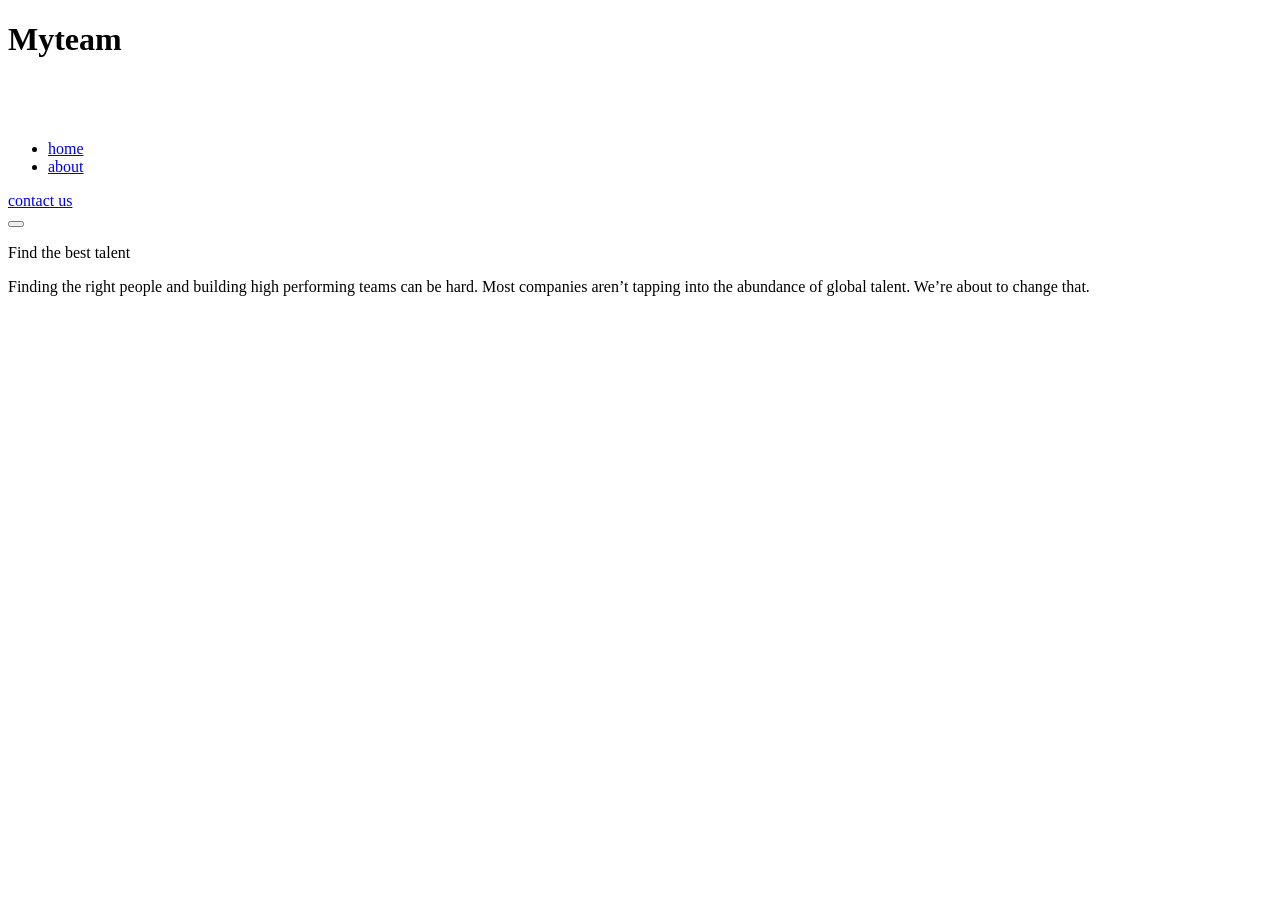
==== about.html @ f3979021 "first commit" ====
<!DOCTYPE html>
<html lang="en">
<head>
    <meta charset="UTF-8">
    <meta http-equiv="X-UA-Compatible" content="IE=edge">
    <meta name="viewport" content="width=device-width, initial-scale=1.0">
    <title>Document</title>
</head>
<body>
    <h1 class="visually-hidden">Myteam</h1>
  <section class="intro">
    <header class="header">
      <div class="container header__container">
        <a class="header__nav-logo" href="#">
          <img src="img/myteam.png" alt="">
        </a>
        <nav class="header__nav">
          <div class="header__nav-container">
            <ul class="header__nav-list">
              <li class="header__nav-item">
                <a href="#">home</a>
              </li>
              <li class="header__nav-item">
                <a href="#">about</a>
              </li>
            </ul>
            <a class="header__nav-btn" href="#">contact us</a>
          </div>
        </nav>

        <button class="burger">
          <span class="burger__inner"></span>
      </button>
      </div>
    </header>
    <div class="intro__words container">
      <p class="intro__words-main">Find the best <span class="red">talent</span> </p>
      <p class="intro__words-info">Finding the right people and building high performing teams can be hard. Most
        companies aren’t tapping into the abundance of global talent. We’re about to change that.</p>
    </div>
  </section>
</body>
</html>
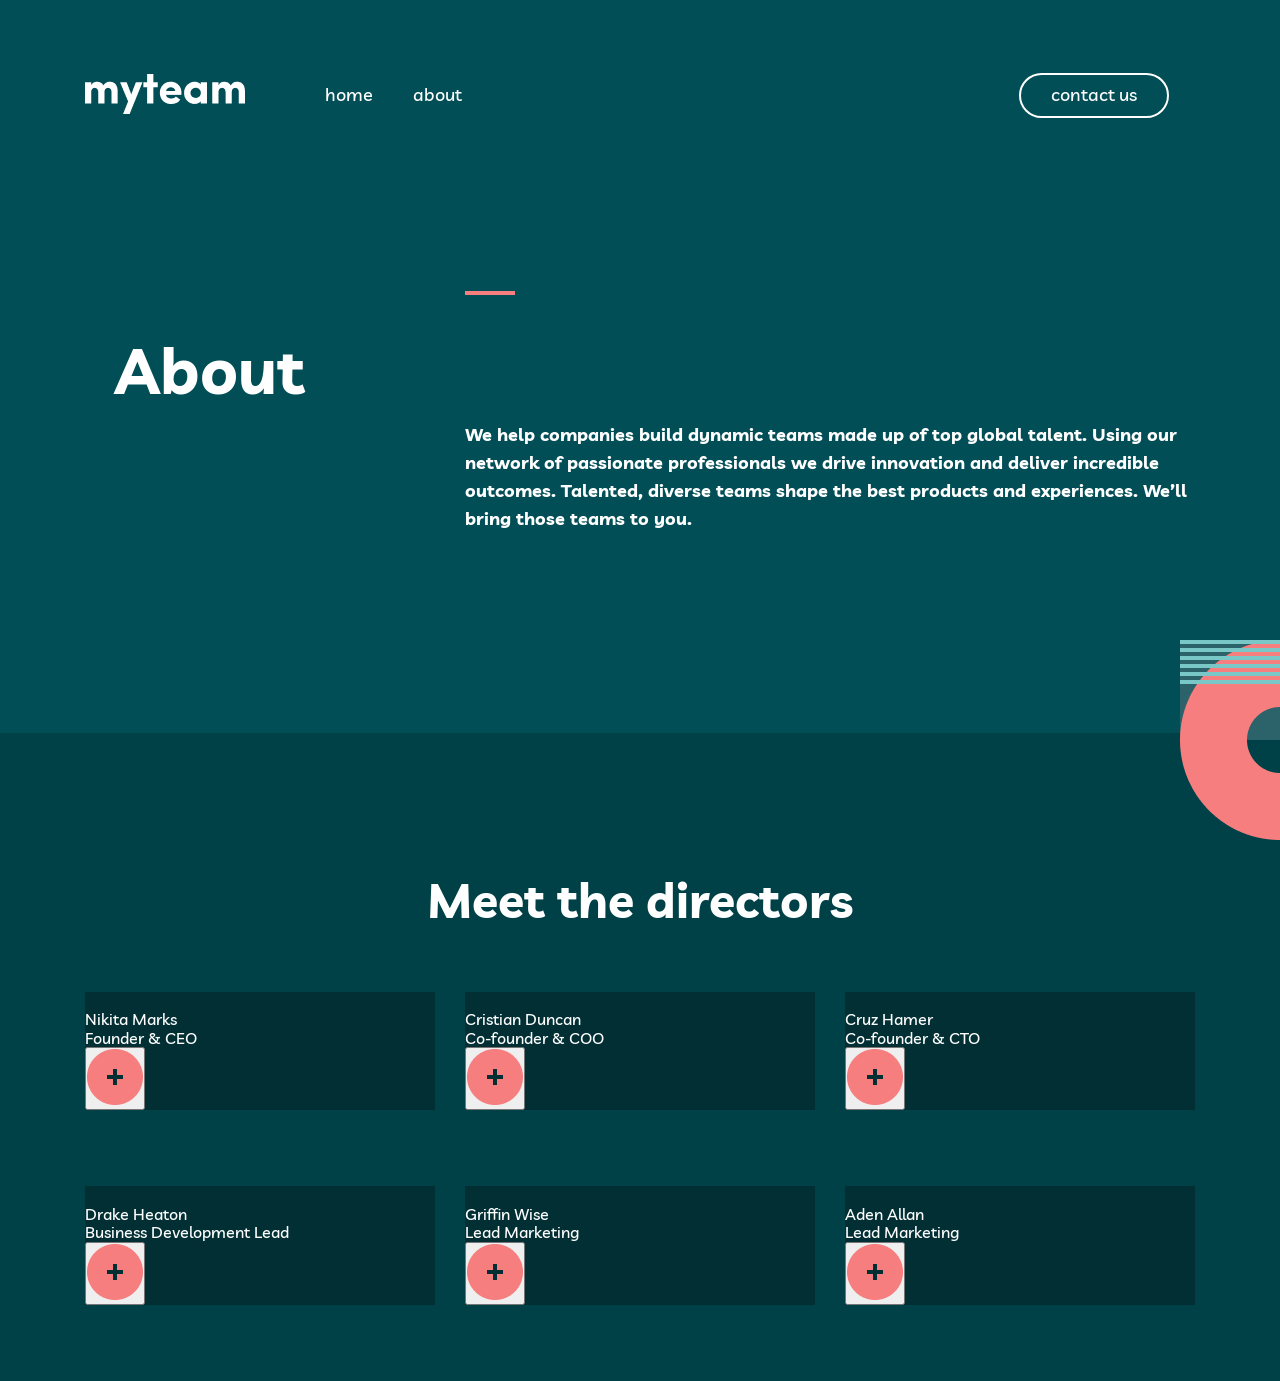
==== commit ef3f3e80: "first commit" ====
--- a/about.html
+++ b/about.html
@@ -5,23 +5,24 @@
     <meta http-equiv="X-UA-Compatible" content="IE=edge">
     <meta name="viewport" content="width=device-width, initial-scale=1.0">
     <title>Document</title>
+    <link rel="stylesheet" href="css/main.css">
 </head>
-<body>
+<body class="body">
     <h1 class="visually-hidden">Myteam</h1>
-  <section class="intro">
+  <section class="hero">
     <header class="header">
       <div class="container header__container">
-        <a class="header__nav-logo" href="#">
+        <a class="header__nav-logo" href="/">
           <img src="img/myteam.png" alt="">
         </a>
         <nav class="header__nav">
           <div class="header__nav-container">
             <ul class="header__nav-list">
               <li class="header__nav-item">
-                <a href="#">home</a>
+                <a href="index.html">home</a>
               </li>
               <li class="header__nav-item">
-                <a href="#">about</a>
+                <a href="about.html">about</a>
               </li>
             </ul>
             <a class="header__nav-btn" href="#">contact us</a>
@@ -33,11 +34,62 @@
       </button>
       </div>
     </header>
-    <div class="intro__words container">
-      <p class="intro__words-main">Find the best <span class="red">talent</span> </p>
-      <p class="intro__words-info">Finding the right people and building high performing teams can be hard. Most
-        companies aren’t tapping into the abundance of global talent. We’re about to change that.</p>
+    <div class="hero__words container">
+      <h1 class="hero__words-main">About</h1>
+      <p class="hero__words-info">We help companies build dynamic teams made up of top global talent. Using our network of passionate professionals we drive innovation and deliver incredible outcomes. Talented, diverse teams shape the best products and experiences. We’ll bring those teams to you.</p>
     </div>
   </section>
+  <section class="directors">
+    <div class="container directors__container">
+        <h2 class="directors__name">Meet the directors</h2>
+
+        <ul class="directors__list">
+            <li class="directors__list-item">
+                <img src="https://randomuser.me/api/portraits/women/79.jpg" alt="" class="directors__list-img">
+                <p class="directors__list-name">Nikita Marks</p>
+                <p class="directors__list-info">Founder & CEO</p>
+                <button><img src="img/plus.png" alt=""></button>
+            </li>
+
+            <li class="directors__list-item">
+                <img src="https://randomuser.me/api/portraits/men/79.jpg" alt="" class="directors__list-img">
+                <p class="directors__list-name">Cristian Duncan</p>
+                <p class="directors__list-info">Co-founder & COO</p>
+                <button><img src="img/plus.png" alt=""></button>
+            </li>
+
+            <li class="directors__list-item">
+                <img src="https://randomuser.me/api/portraits/men/80.jpg" alt="" class="directors__list-img">
+                <p class="directors__list-name">Cruz Hamer</p>
+                <p class="directors__list-info">Co-founder & CTO</p>
+                <button><img src="img/plus.png" alt=""></button>
+            </li>
+
+            <li class="directors__list-item">
+                <img src="https://randomuser.me/api/portraits/men/81.jpg" alt="" class="directors__list-img">
+                <p class="directors__list-name">Drake Heaton</p>
+                <p class="directors__list-info">Business Development Lead</p>
+                <button><img src="img/plus.png" alt=""></button>
+            </li>
+
+            <li class="directors__list-item">
+                <img src="https://randomuser.me/api/portraits/men/82.jpg" alt="" class="directors__list-img">
+                <p class="directors__list-name">Griffin Wise</p>
+                <p class="directors__list-info">Lead Marketing</p>
+                <button><img src="img/plus.png" alt=""></button>
+            </li>
+
+            <li class="directors__list-item">
+                <img src="https://randomuser.me/api/portraits/men/83.jpg" alt="" class="directors__list-img">
+                <p class="directors__list-name">Aden Allan</p>
+                <p class="directors__list-info">Lead Marketing</p>
+                <button><img src="img/plus.png" alt=""></button>
+            </li>
+        </ul>
+    </div>
+  </section>
+
+
+  <script src="scripts/script.js"></script>
 </body>
 </html>
--- a/css/main.css
+++ b/css/main.css
@@ -0,0 +1,1483 @@
+.visually-hidden {
+  position: absolute !important;
+  clip: rect(1px 1px 1px 1px);
+  /* IE6, IE7 */
+  clip: rect(1px, 1px, 1px, 1px);
+  padding: 0 !important;
+  border: 0 !important;
+  height: 1px !important;
+  width: 1px !important;
+  overflow: hidden;
+}
+
+@font-face {
+  font-family: 'Livvic';
+  src: url("../fonts/Livvic-Bold.woff2") format("woff2"), url("../fonts/Livvic-Bold.woff") format("woff");
+  font-weight: bold;
+  font-style: normal;
+  font-display: swap;
+}
+
+@font-face {
+  font-family: 'Livvic';
+  src: url("../fonts/Livvic-Medium.woff2") format("woff2"), url("../fonts/Livvic-Medium.woff") format("woff");
+  font-weight: 500;
+  font-style: normal;
+  font-display: swap;
+}
+
+*,
+*::before,
+*::after {
+  margin: 0;
+  padding: 0;
+  -webkit-box-sizing: inherit;
+          box-sizing: inherit;
+}
+
+img {
+  max-width: 100%;
+}
+
+html {
+  -webkit-box-sizing: border-box;
+          box-sizing: border-box;
+  height: 100%;
+  scroll-behavior: smooth;
+  font-size: 62.5%;
+}
+
+body {
+  color: #fff;
+  background-color: #014E56;
+  font-size: 1.6rem;
+  font-family: 'Livvic', sans-serif;
+}
+
+.body--active {
+  overflow-y: hidden;
+}
+
+.container {
+  width: 100%;
+  max-width: 1140px;
+  margin-left: auto;
+  margin-right: auto;
+  padding-left: 15px;
+  padding-right: 15px;
+}
+
+@media screen and (max-width: 1200px) {
+  .container {
+    max-width: 719px;
+  }
+}
+
+@media screen and (max-width: 700px) {
+  .container {
+    max-width: 357px;
+  }
+}
+
+a {
+  text-decoration: none;
+  color: #fff;
+}
+
+.intro {
+  position: relative;
+  padding-bottom: 22.5rem;
+}
+
+.intro::before {
+  content: '';
+  width: 20rem;
+  height: 20rem;
+  position: absolute;
+  background-image: url("../img/introimg.png");
+  z-index: 1;
+  top: 25rem;
+  background-repeat: no-repeat;
+}
+
+.intro::after {
+  content: '';
+  width: 35.8rem;
+  height: 10rem;
+  position: absolute;
+  background: url("../img/introimg2.png");
+  right: 16.5rem;
+  top: 60rem;
+}
+
+@media screen and (max-width: 1200px) {
+  .intro::before {
+    display: none;
+  }
+  .intro::after {
+    right: 20.6rem;
+  }
+}
+
+@media screen and (max-width: 700px) {
+  .intro {
+    padding-bottom: 20rem;
+  }
+  .intro::after {
+    right: auto;
+    top: auto;
+    bottom: 0;
+    left: 0;
+  }
+}
+
+header {
+  padding-top: 7.3rem;
+  padding-bottom: 7.3rem;
+}
+
+@media screen and (max-width: 700px) {
+  header {
+    padding-top: 4.8rem;
+    padding-bottom: 8rem;
+  }
+}
+
+.header__container {
+  display: -webkit-box;
+  display: -ms-flexbox;
+  display: flex;
+  -webkit-box-align: center;
+      -ms-flex-align: center;
+          align-items: center;
+}
+
+@media screen and (max-width: 700px) {
+  .header__container {
+    display: -webkit-box;
+    display: -ms-flexbox;
+    display: flex;
+    -webkit-box-align: center;
+        -ms-flex-align: center;
+            align-items: center;
+  }
+}
+
+.header__nav {
+  font-size: 1.8rem;
+}
+
+@media screen and (max-width: 700px) {
+  .header__nav {
+    display: none;
+    position: absolute;
+    left: 0;
+    top: 0;
+    width: 100%;
+    height: 100vh;
+    background-color: rgba(44, 98, 105, 0.75);
+  }
+  .header__nav::before {
+    content: '';
+    width: 70%;
+    height: 100%;
+    position: absolute;
+    top: 0;
+    right: 0;
+    background-color: #2c6269;
+    z-index: 2;
+  }
+  .header__nav::after {
+    content: '';
+    width: 10rem;
+    height: 20rem;
+    position: absolute;
+    background-image: url("../img/burger.png");
+    right: 0;
+    bottom: 0;
+    z-index: 3;
+  }
+}
+
+.header__nav--active {
+  display: block;
+}
+
+.header__nav-container {
+  display: -webkit-box;
+  display: -ms-flexbox;
+  display: flex;
+  -webkit-box-align: center;
+      -ms-flex-align: center;
+          align-items: center;
+}
+
+@media screen and (max-width: 700px) {
+  .header__nav-container {
+    -webkit-box-orient: vertical;
+    -webkit-box-direction: normal;
+        -ms-flex-direction: column;
+            flex-direction: column;
+    position: relative;
+    z-index: 3;
+    margin-top: 11.2rem;
+    margin-left: 4.8rem;
+  }
+}
+
+.header__nav-list {
+  padding: 0;
+  margin: 0;
+  list-style: none;
+  display: -webkit-box;
+  display: -ms-flexbox;
+  display: flex;
+  margin-left: 8rem;
+  margin-right: 55.7rem;
+}
+
+@media screen and (max-width: 1200px) {
+  .header__nav-list {
+    margin-right: 15rem;
+  }
+}
+
+@media screen and (max-width: 700px) {
+  .header__nav-list {
+    -webkit-box-orient: vertical;
+    -webkit-box-direction: normal;
+        -ms-flex-direction: column;
+            flex-direction: column;
+  }
+}
+
+@media screen and (max-width: 700px) {
+  .header__nav-item {
+    margin-bottom: 2.4rem;
+  }
+  .header__nav-item:last-child {
+    margin-bottom: 3.6rem;
+  }
+}
+
+.header__nav-list--active {
+  display: block;
+}
+
+.header__nav-item > a:hover {
+  color: #F67E7E;
+}
+
+.header__nav-item:first-child {
+  margin-right: 4rem;
+}
+
+.header__nav-btn {
+  padding: 1rem 3rem;
+  border: 2px solid #fff;
+  border-radius: 2.4rem;
+}
+
+.header__nav-btn:hover {
+  color: #002529;
+  background-color: #fff;
+}
+
+.burger {
+  display: none;
+}
+
+.header__nav-logo {
+  display: inline-block;
+}
+
+@media screen and (max-width: 700px) {
+  .header__nav-logo {
+    width: 12.8rem;
+    height: 3.2rem;
+  }
+}
+
+@media screen and (max-width: 700px) {
+  .burger {
+    display: block;
+    border: none;
+    padding: 0;
+    width: 20px;
+    background-color: transparent;
+    margin-left: auto;
+  }
+  .burger::before,
+  .burger__inner,
+  .burger::after {
+    content: '';
+    display: block;
+    width: 100%;
+    height: 4px;
+    background-color: #fff;
+    margin-bottom: 3px;
+  }
+  .burger::after {
+    margin-bottom: 0;
+  }
+  .burger--active .burger__inner {
+    display: none;
+  }
+  .burger--active::before {
+    -webkit-transform: rotate(45deg);
+            transform: rotate(45deg);
+    margin-bottom: 0;
+    position: relative;
+    top: 4px;
+    z-index: 4;
+  }
+  .burger--active::after {
+    -webkit-transform: rotate(-45deg);
+            transform: rotate(-45deg);
+    position: relative;
+    z-index: 4;
+  }
+}
+
+.intro__words {
+  margin-top: 5.7rem;
+  display: -webkit-box;
+  display: -ms-flexbox;
+  display: flex;
+  -webkit-box-pack: justify;
+      -ms-flex-pack: justify;
+          justify-content: space-between;
+}
+
+@media screen and (max-width: 1200px) {
+  .intro__words {
+    -webkit-box-orient: vertical;
+    -webkit-box-direction: normal;
+        -ms-flex-direction: column;
+            flex-direction: column;
+    text-align: center;
+  }
+}
+
+@media screen and (max-width: 700px) {
+  .intro__words {
+    margin-top: 0;
+  }
+}
+
+.intro__words-main {
+  font-weight: bold;
+  font-size: 10rem;
+  width: 60rem;
+}
+
+@media screen and (max-width: 1200px) {
+  .intro__words-main {
+    font-size: 6.4rem;
+    width: 35rem;
+    margin: 0 auto;
+    margin-bottom: 2.4rem;
+  }
+}
+
+@media screen and (max-width: 700px) {
+  .intro__words-main {
+    font-size: 4rem;
+    width: 22rem;
+  }
+}
+
+.red {
+  color: #F67E7E;
+}
+
+.intro__words-info {
+  width: 44.5rem;
+  font-size: 1.8rem;
+  padding-top: 13rem;
+  font-weight: 600;
+  position: relative;
+}
+
+.intro__words-info::before {
+  content: '';
+  top: 0;
+  background: #79C8C7;
+  position: absolute;
+  width: 5rem;
+  height: 4px;
+}
+
+@media screen and (max-width: 1200px) {
+  .intro__words-info {
+    font-size: 1.5rem;
+    width: 45.7rem;
+    padding: 0;
+    margin: 0 auto;
+  }
+  .intro__words-info::before {
+    display: none;
+  }
+}
+
+@media screen and (max-width: 700px) {
+  .intro__words-info {
+    width: 32.7rem;
+    line-height: 2.8rem;
+  }
+}
+
+.benefits {
+  background-color: #012F34;
+  padding-top: 20rem;
+  padding-bottom: 14rem;
+  position: relative;
+}
+
+.benefits::after {
+  content: '';
+  position: absolute;
+  width: 10rem;
+  height: 24.4rem;
+  background: url("../img/benefits.png");
+  right: 0;
+  top: 44rem;
+}
+
+@media screen and (max-width: 1200px) {
+  .benefits {
+    padding-top: 10rem;
+    padding-bottom: 10rem;
+  }
+  .benefits::after {
+    top: 0;
+  }
+}
+
+.benefits__container {
+  display: -webkit-box;
+  display: -ms-flexbox;
+  display: flex;
+}
+
+@media screen and (max-width: 1200px) {
+  .benefits__container {
+    -webkit-box-orient: vertical;
+    -webkit-box-direction: normal;
+        -ms-flex-direction: column;
+            flex-direction: column;
+    width: 57.3rem;
+    margin: 0 auto;
+  }
+}
+
+.benefits__headword {
+  font-size: 4.8rem;
+  font-weight: bold;
+  width: 44.5rem;
+  position: relative;
+}
+
+.benefits__headword::before {
+  content: '';
+  top: -54px;
+  background: #F67E7E;
+  position: absolute;
+  width: 5rem;
+  height: 4px;
+}
+
+@media screen and (max-width: 1200px) {
+  .benefits__headword {
+    margin-bottom: 6.4rem;
+    font-size: 3.2rem;
+  }
+  .benefits__headword::before {
+    top: -32px;
+  }
+}
+
+@media screen and (max-width: 700px) {
+  .benefits__headword {
+    width: 20rem;
+  }
+}
+
+.benefits__list {
+  padding: 0;
+  margin: 0;
+  list-style: none;
+  display: -webkit-box;
+  display: -ms-flexbox;
+  display: flex;
+  -webkit-box-orient: vertical;
+  -webkit-box-direction: normal;
+      -ms-flex-direction: column;
+          flex-direction: column;
+  margin-left: auto;
+}
+
+.benefits__list-item {
+  margin-bottom: 3.2rem;
+  position: relative;
+}
+
+.benefits__list-item::before {
+  content: '';
+  position: absolute;
+  left: -9.5rem;
+  width: 7.2rem;
+  height: 7.2rem;
+  background: url("../img/benefit1.png");
+}
+
+.benefits__list-item:nth-child(2)::before {
+  background: url("../img/benefit2.png");
+}
+
+.benefits__list-item:last-child {
+  margin-bottom: 0;
+}
+
+.benefits__list-item:last-child::before {
+  background: url("../img/benefit3.png");
+}
+
+@media screen and (max-width: 700px) {
+  .benefits__list-item {
+    display: -webkit-box;
+    display: -ms-flexbox;
+    display: flex;
+    -webkit-box-orient: vertical;
+    -webkit-box-direction: normal;
+        -ms-flex-direction: column;
+            flex-direction: column;
+    -webkit-box-align: center;
+        -ms-flex-align: center;
+            align-items: center;
+  }
+  .benefits__list-item::before {
+    position: relative;
+    top: 0;
+    left: 0;
+  }
+}
+
+.benefits__list-head {
+  color: #F67E7E;
+  line-height: 2.8rem;
+}
+
+.benefits__list-info {
+  font-weight: 600;
+  line-height: 2.5rem;
+  opacity: 0.8;
+  width: 44.5rem;
+  font-size: 1.5rem;
+  margin-top: 1.6rem;
+}
+
+@media screen and (max-width: 700px) {
+  .benefits__list-info {
+    width: 32.7rem;
+    text-align: center;
+  }
+}
+
+.result {
+  padding-top: 14rem;
+  padding-bottom: 14rem;
+  position: relative;
+}
+
+.result::before {
+  content: '';
+  position: absolute;
+  top: 0;
+  width: 14.7rem;
+  height: 10rem;
+  background: url("../img/result1.png");
+}
+
+.result::after {
+  content: '';
+  position: absolute;
+  bottom: 0;
+  right: 0;
+  width: 20rem;
+  height: 10rem;
+  background: url("../img/result2.png");
+}
+
+@media screen and (max-width: 1200px) {
+  .result {
+    padding-top: 10rem;
+  }
+}
+
+.result__name {
+  font-size: 4.8rem;
+  font-weight: bold;
+  text-align: center;
+  width: 94.5rem;
+  margin: 0 auto;
+}
+
+@media screen and (max-width: 1200px) {
+  .result__name {
+    font-size: 3.2rem;
+    width: 48rem;
+  }
+}
+
+@media screen and (max-width: 700px) {
+  .result__name {
+    width: 32.7rem;
+    margin-top: 4rem;
+  }
+}
+
+.green {
+  color: #79C8C7;
+}
+
+.result__list {
+  padding: 0;
+  margin: 0;
+  list-style: none;
+  display: -webkit-box;
+  display: -ms-flexbox;
+  display: flex;
+  -webkit-box-pack: justify;
+      -ms-flex-pack: justify;
+          justify-content: space-between;
+  -webkit-box-align: center;
+      -ms-flex-align: center;
+          align-items: center;
+  padding-top: 9.2rem;
+  text-align: center;
+}
+
+@media screen and (max-width: 1200px) {
+  .result__list {
+    -webkit-box-orient: vertical;
+    -webkit-box-direction: normal;
+        -ms-flex-direction: column;
+            flex-direction: column;
+  }
+}
+
+.result__list-item {
+  display: -webkit-box;
+  display: -ms-flexbox;
+  display: flex;
+  -webkit-box-orient: vertical;
+  -webkit-box-direction: normal;
+      -ms-flex-direction: column;
+          flex-direction: column;
+  position: relative;
+}
+
+.result__list-item::before {
+  content: '';
+  width: 6.7rem;
+  height: 5.6rem;
+  position: absolute;
+  top: -4rem;
+  left: 14rem;
+  background: url("../img/quote.png");
+  z-index: -1;
+}
+
+@media screen and (max-width: 1200px) {
+  .result__list-item {
+    margin-bottom: 4.8em;
+  }
+  .result__list-item::before {
+    left: calc( 50% - 35px);
+  }
+  .result__list-item:last-child {
+    margin-bottom: 0;
+  }
+}
+
+.result__list-quote {
+  font-size: 1.5rem;
+  font-weight: 600;
+  width: 35rem;
+}
+
+@media screen and (max-width: 1200px) {
+  .result__list-quote {
+    width: 57.3rem;
+  }
+}
+
+@media screen and (max-width: 700px) {
+  .result__list-quote {
+    width: 32.7rem;
+    line-height: 2.5rem;
+  }
+}
+
+.result__list-name {
+  color: #79C8C7;
+  font-size: 1.8rem;
+  font-weight: bold;
+  margin-top: 2.4rem;
+}
+
+.result__list-info {
+  font-weight: 500;
+  font-style: italic;
+  font-size: 1.3rem;
+  margin-top: 2px;
+}
+
+.result__list-photo {
+  width: 6.2rem;
+  height: 6.2rem;
+  margin: 0 auto;
+  border-radius: 50%;
+  border: 2px solid #79C8C7;
+  margin-top: 3.2rem;
+}
+
+.call {
+  padding-top: 7.6rem;
+  padding-bottom: 7.6rem;
+  background-color: #F67E7E;
+  color: #012F34;
+  position: relative;
+}
+
+.call::before {
+  content: '';
+  position: absolute;
+  top: 5.9rem;
+  width: 20rem;
+  height: 14.4rem;
+  background: url("../img/call.png");
+}
+
+@media screen and (max-width: 1200px) {
+  .call {
+    padding-top: 9.5rem;
+    padding-bottom: 9.5rem;
+  }
+  .call::before {
+    top: auto;
+    bottom: 0;
+  }
+}
+
+.call__container {
+  display: -webkit-box;
+  display: -ms-flexbox;
+  display: flex;
+  -webkit-box-align: center;
+      -ms-flex-align: center;
+          align-items: center;
+}
+
+@media screen and (max-width: 1200px) {
+  .call__container {
+    width: 57.3rem;
+  }
+}
+
+@media screen and (max-width: 700px) {
+  .call__container {
+    -webkit-box-orient: vertical;
+    -webkit-box-direction: normal;
+        -ms-flex-direction: column;
+            flex-direction: column;
+  }
+}
+
+.call__headname {
+  font-family: 'Livvic', sans-serif;
+  font-size: 4.8rem;
+  font-weight: bold;
+  margin-right: auto;
+}
+
+@media screen and (max-width: 1200px) {
+  .call__headname {
+    font-size: 3.2rem;
+  }
+}
+
+@media screen and (max-width: 700px) {
+  .call__headname {
+    width: 22.7rem;
+    text-align: center;
+    margin: 0;
+  }
+}
+
+.call__link {
+  color: #012F34;
+  font-size: 1.8rem;
+  font-weight: bold;
+  padding: 1rem 3rem;
+  border: 2px solid #012F34;
+  border-radius: 2.4rem;
+}
+
+.call__link:hover {
+  color: #fff;
+  background-color: #012F34;
+}
+
+@media screen and (max-width: 700px) {
+  .call__link {
+    margin-top: 2.4rem;
+    margin-bottom: 5px;
+  }
+}
+
+.footer {
+  padding-top: 4.8rem;
+  padding-bottom: 4.8rem;
+  background-color: #002529;
+}
+
+@media screen and (max-width: 700px) {
+  .footer {
+    padding-bottom: 16rem;
+  }
+}
+
+.footer__container {
+  display: -webkit-box;
+  display: -ms-flexbox;
+  display: flex;
+  -webkit-box-align: center;
+      -ms-flex-align: center;
+          align-items: center;
+}
+
+@media screen and (max-width: 1200px) {
+  .footer__container {
+    -ms-flex-wrap: wrap;
+        flex-wrap: wrap;
+    -webkit-box-pack: justify;
+        -ms-flex-pack: justify;
+            justify-content: space-between;
+  }
+}
+
+@media screen and (max-width: 700px) {
+  .footer__container {
+    -webkit-box-orient: vertical;
+    -webkit-box-direction: normal;
+        -ms-flex-direction: column;
+            flex-direction: column;
+  }
+}
+
+@media screen and (max-width: 1200px) {
+  .footer__logo {
+    width: 10rem;
+    height: 2.4rem;
+    display: inline-block;
+  }
+}
+
+@media screen and (max-width: 1200px) {
+  .footer__nav {
+    margin-right: auto;
+  }
+}
+
+@media screen and (max-width: 700px) {
+  .footer__nav {
+    margin: 0;
+  }
+}
+
+.footer__list {
+  padding: 0;
+  margin: 0;
+  list-style: none;
+  display: -webkit-box;
+  display: -ms-flexbox;
+  display: flex;
+  margin-top: 2.5rem;
+}
+
+.footer__list-item {
+  margin-right: 4rem;
+}
+
+.footer__list-item:last-child {
+  margin-right: 0;
+}
+
+@media screen and (max-width: 1200px) {
+  .footer__list-item:first-child {
+    margin-right: 2.4rem;
+  }
+}
+
+@media screen and (max-width: 700px) {
+  .footer__list-item {
+    margin: 0;
+  }
+}
+
+.footer__list-link {
+  font-weight: 600;
+  font-size: 18px;
+}
+
+.footer__list-link:hover {
+  color: #F67E7E;
+}
+
+@media screen and (max-width: 1200px) {
+  .footer__list-link {
+    font-size: 1.5rem;
+  }
+}
+
+.footer__address {
+  font-weight: 600;
+  font-size: 1.5rem;
+  opacity: 0.6;
+  width: 20rem;
+  margin-left: 12.5rem;
+  margin-right: auto;
+  line-height: 2.5rem;
+}
+
+@media screen and (max-width: 1200px) {
+  .footer__address {
+    margin: 0;
+    text-align: right;
+    margin-left: 30.5rem;
+  }
+}
+
+@media screen and (max-width: 700px) {
+  .footer__address {
+    text-align: center;
+    margin: 0;
+    margin-top: 2.4rem;
+  }
+}
+
+.footer__words {
+  display: -webkit-box;
+  display: -ms-flexbox;
+  display: flex;
+  -webkit-box-orient: vertical;
+  -webkit-box-direction: normal;
+      -ms-flex-direction: column;
+          flex-direction: column;
+}
+
+@media screen and (max-width: 1200px) {
+  .footer__words {
+    -webkit-box-orient: horizontal;
+    -webkit-box-direction: normal;
+        -ms-flex-direction: row;
+            flex-direction: row;
+    -webkit-box-align: center;
+        -ms-flex-align: center;
+            align-items: center;
+    margin-top: 1rem;
+  }
+}
+
+@media screen and (max-width: 700px) {
+  .footer__words {
+    -webkit-box-orient: vertical;
+    -webkit-box-direction: normal;
+        -ms-flex-direction: column;
+            flex-direction: column;
+    margin-top: 4rem;
+  }
+}
+
+.footer__social {
+  padding: 0;
+  margin: 0;
+  list-style: none;
+  display: -webkit-box;
+  display: -ms-flexbox;
+  display: flex;
+  margin-bottom: 5.1rem;
+  margin-left: 15rem;
+}
+
+@media screen and (max-width: 1200px) {
+  .footer__social {
+    margin: 0;
+    margin-right: 33rem;
+  }
+}
+
+@media screen and (max-width: 700px) {
+  .footer__social {
+    margin: 0;
+  }
+}
+
+.footer__social-item {
+  margin-right: 1.5rem;
+}
+
+.footer__social-item:last-child {
+  margin-right: 0;
+}
+
+.footer__social-logo {
+  fill: #fff;
+}
+
+.footer__social-logo:hover {
+  fill: #F67E7E;
+}
+
+.footer__copywrite {
+  font-size: 1.5rem;
+  opacity: 0.6;
+}
+
+@media screen and (max-width: 700px) {
+  .footer__copywrite {
+    margin-top: 1.6rem;
+  }
+}
+
+.hero {
+  padding-bottom: 20rem;
+}
+
+.hero__words {
+  display: -webkit-box;
+  display: -ms-flexbox;
+  display: flex;
+  margin-top: 10rem;
+}
+
+.hero__words::after {
+  content: '';
+  width: 10rem;
+  height: 20rem;
+  position: absolute;
+  background: url("../img/hero.png");
+  right: 0;
+  bottom: 6rem;
+}
+
+.hero__words-main {
+  font-size: 6.4rem;
+  width: 35rem;
+  margin-left: 3rem;
+}
+
+.hero__words-info {
+  font-size: 1.8rem;
+  font-weight: 600;
+  line-height: 2.8rem;
+  width: 73rem;
+  padding-top: 13rem;
+  position: relative;
+}
+
+.hero__words-info::before {
+  content: '';
+  top: 0;
+  background: #F67E7E;
+  position: absolute;
+  width: 5rem;
+  height: 4px;
+}
+
+.directors {
+  background-color: #004047;
+}
+
+.directors__name {
+  padding-top: 14rem;
+  text-align: center;
+  font-size: 4.8rem;
+  margin-bottom: 6.4rem;
+}
+
+.directors__list {
+  padding: 0;
+  margin: 0;
+  list-style: none;
+  display: -webkit-box;
+  display: -ms-flexbox;
+  display: flex;
+  -webkit-box-pack: center;
+      -ms-flex-pack: center;
+          justify-content: center;
+  -webkit-box-align: center;
+      -ms-flex-align: center;
+          align-items: center;
+  -ms-flex-wrap: wrap;
+      flex-wrap: wrap;
+}
+
+.directors__list-item {
+  width: 35rem;
+  position: relative;
+  z-index: 1;
+  margin-right: 3rem;
+  background-color: #012F34;
+  margin-bottom: 7.6rem;
+}
+
+.directors__list-item:nth-child(3n) {
+  margin-right: 0;
+}
+
+/*! normalize.css v8.0.1 | MIT License | github.com/necolas/normalize.css */
+/* Document
+   ========================================================================== */
+/**
+ * 1. Correct the line height in all browsers.
+ * 2. Prevent adjustments of font size after orientation changes in iOS.
+ */
+html {
+  line-height: 1.15;
+  /* 1 */
+  -webkit-text-size-adjust: 100%;
+  /* 2 */
+}
+
+/* Sections
+   ========================================================================== */
+/**
+ * Remove the margin in all browsers.
+ */
+body {
+  margin: 0;
+}
+
+/**
+ * Render the `main` element consistently in IE.
+ */
+main {
+  display: block;
+}
+
+/**
+ * Correct the font size and margin on `h1` elements within `section` and
+ * `article` contexts in Chrome, Firefox, and Safari.
+ */
+h1 {
+  font-size: 2em;
+  margin: 0.67em 0;
+}
+
+/* Grouping content
+   ========================================================================== */
+/**
+ * 1. Add the correct box sizing in Firefox.
+ * 2. Show the overflow in Edge and IE.
+ */
+hr {
+  -webkit-box-sizing: content-box;
+          box-sizing: content-box;
+  /* 1 */
+  height: 0;
+  /* 1 */
+  overflow: visible;
+  /* 2 */
+}
+
+/**
+ * 1. Correct the inheritance and scaling of font size in all browsers.
+ * 2. Correct the odd `em` font sizing in all browsers.
+ */
+pre {
+  font-family: monospace, monospace;
+  /* 1 */
+  font-size: 1em;
+  /* 2 */
+}
+
+/* Text-level semantics
+   ========================================================================== */
+/**
+ * Remove the gray background on active links in IE 10.
+ */
+a {
+  background-color: transparent;
+}
+
+/**
+ * 1. Remove the bottom border in Chrome 57-
+ * 2. Add the correct text decoration in Chrome, Edge, IE, Opera, and Safari.
+ */
+abbr[title] {
+  border-bottom: none;
+  /* 1 */
+  text-decoration: underline;
+  /* 2 */
+  -webkit-text-decoration: underline dotted;
+          text-decoration: underline dotted;
+  /* 2 */
+}
+
+/**
+ * Add the correct font weight in Chrome, Edge, and Safari.
+ */
+b,
+strong {
+  font-weight: bolder;
+}
+
+/**
+ * 1. Correct the inheritance and scaling of font size in all browsers.
+ * 2. Correct the odd `em` font sizing in all browsers.
+ */
+code,
+kbd,
+samp {
+  font-family: monospace, monospace;
+  /* 1 */
+  font-size: 1em;
+  /* 2 */
+}
+
+/**
+ * Add the correct font size in all browsers.
+ */
+small {
+  font-size: 80%;
+}
+
+/**
+ * Prevent `sub` and `sup` elements from affecting the line height in
+ * all browsers.
+ */
+sub,
+sup {
+  font-size: 75%;
+  line-height: 0;
+  position: relative;
+  vertical-align: baseline;
+}
+
+sub {
+  bottom: -0.25em;
+}
+
+sup {
+  top: -0.5em;
+}
+
+/* Embedded content
+   ========================================================================== */
+/**
+ * Remove the border on images inside links in IE 10.
+ */
+img {
+  border-style: none;
+}
+
+/* Forms
+   ========================================================================== */
+/**
+ * 1. Change the font styles in all browsers.
+ * 2. Remove the margin in Firefox and Safari.
+ */
+button,
+input,
+optgroup,
+select,
+textarea {
+  font-family: inherit;
+  /* 1 */
+  font-size: 100%;
+  /* 1 */
+  line-height: 1.15;
+  /* 1 */
+  margin: 0;
+  /* 2 */
+}
+
+/**
+ * Show the overflow in IE.
+ * 1. Show the overflow in Edge.
+ */
+button,
+input {
+  /* 1 */
+  overflow: visible;
+}
+
+/**
+ * Remove the inheritance of text transform in Edge, Firefox, and IE.
+ * 1. Remove the inheritance of text transform in Firefox.
+ */
+button,
+select {
+  /* 1 */
+  text-transform: none;
+}
+
+/**
+ * Correct the inability to style clickable types in iOS and Safari.
+ */
+button,
+[type="button"],
+[type="reset"],
+[type="submit"] {
+  -webkit-appearance: button;
+}
+
+/**
+ * Remove the inner border and padding in Firefox.
+ */
+button::-moz-focus-inner,
+[type="button"]::-moz-focus-inner,
+[type="reset"]::-moz-focus-inner,
+[type="submit"]::-moz-focus-inner {
+  border-style: none;
+  padding: 0;
+}
+
+/**
+ * Restore the focus styles unset by the previous rule.
+ */
+button:-moz-focusring,
+[type="button"]:-moz-focusring,
+[type="reset"]:-moz-focusring,
+[type="submit"]:-moz-focusring {
+  outline: 1px dotted ButtonText;
+}
+
+/**
+ * Correct the padding in Firefox.
+ */
+fieldset {
+  padding: 0.35em 0.75em 0.625em;
+}
+
+/**
+ * 1. Correct the text wrapping in Edge and IE.
+ * 2. Correct the color inheritance from `fieldset` elements in IE.
+ * 3. Remove the padding so developers are not caught out when they zero out
+ *    `fieldset` elements in all browsers.
+ */
+legend {
+  -webkit-box-sizing: border-box;
+          box-sizing: border-box;
+  /* 1 */
+  color: inherit;
+  /* 2 */
+  display: table;
+  /* 1 */
+  max-width: 100%;
+  /* 1 */
+  padding: 0;
+  /* 3 */
+  white-space: normal;
+  /* 1 */
+}
+
+/**
+ * Add the correct vertical alignment in Chrome, Firefox, and Opera.
+ */
+progress {
+  vertical-align: baseline;
+}
+
+/**
+ * Remove the default vertical scrollbar in IE 10+.
+ */
+textarea {
+  overflow: auto;
+}
+
+/**
+ * 1. Add the correct box sizing in IE 10.
+ * 2. Remove the padding in IE 10.
+ */
+[type="checkbox"],
+[type="radio"] {
+  -webkit-box-sizing: border-box;
+          box-sizing: border-box;
+  /* 1 */
+  padding: 0;
+  /* 2 */
+}
+
+/**
+ * Correct the cursor style of increment and decrement buttons in Chrome.
+ */
+[type="number"]::-webkit-inner-spin-button,
+[type="number"]::-webkit-outer-spin-button {
+  height: auto;
+}
+
+/**
+ * 1. Correct the odd appearance in Chrome and Safari.
+ * 2. Correct the outline style in Safari.
+ */
+[type="search"] {
+  -webkit-appearance: textfield;
+  /* 1 */
+  outline-offset: -2px;
+  /* 2 */
+}
+
+/**
+ * Remove the inner padding in Chrome and Safari on macOS.
+ */
+[type="search"]::-webkit-search-decoration {
+  -webkit-appearance: none;
+}
+
+/**
+ * 1. Correct the inability to style clickable types in iOS and Safari.
+ * 2. Change font properties to `inherit` in Safari.
+ */
+::-webkit-file-upload-button {
+  -webkit-appearance: button;
+  /* 1 */
+  font: inherit;
+  /* 2 */
+}
+
+/* Interactive
+   ========================================================================== */
+/*
+ * Add the correct display in Edge, IE 10+, and Firefox.
+ */
+details {
+  display: block;
+}
+
+/*
+ * Add the correct display in all browsers.
+ */
+summary {
+  display: list-item;
+}
+
+/* Misc
+   ========================================================================== */
+/**
+ * Add the correct display in IE 10+.
+ */
+template {
+  display: none;
+}
+
+/**
+ * Add the correct display in IE 10.
+ */
+[hidden] {
+  display: none;
+}
+/*# sourceMappingURL=main.css.map */
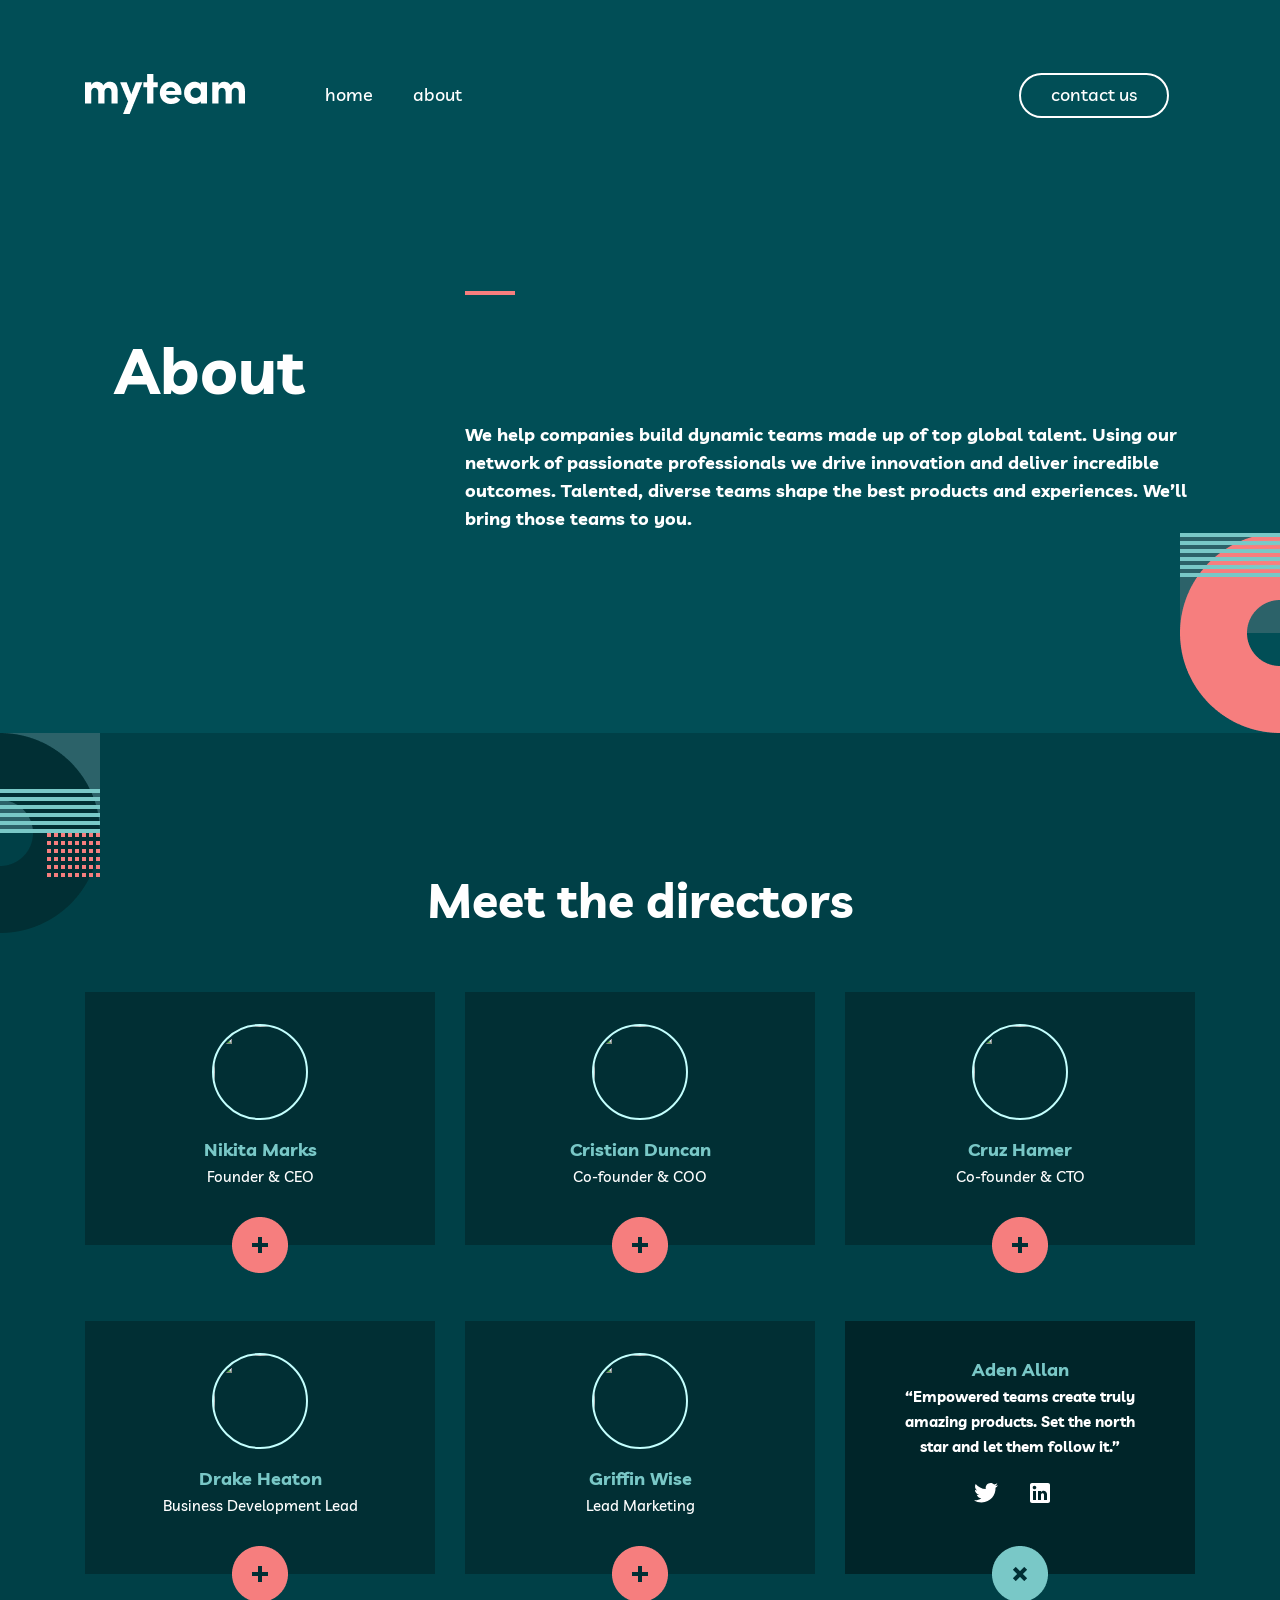
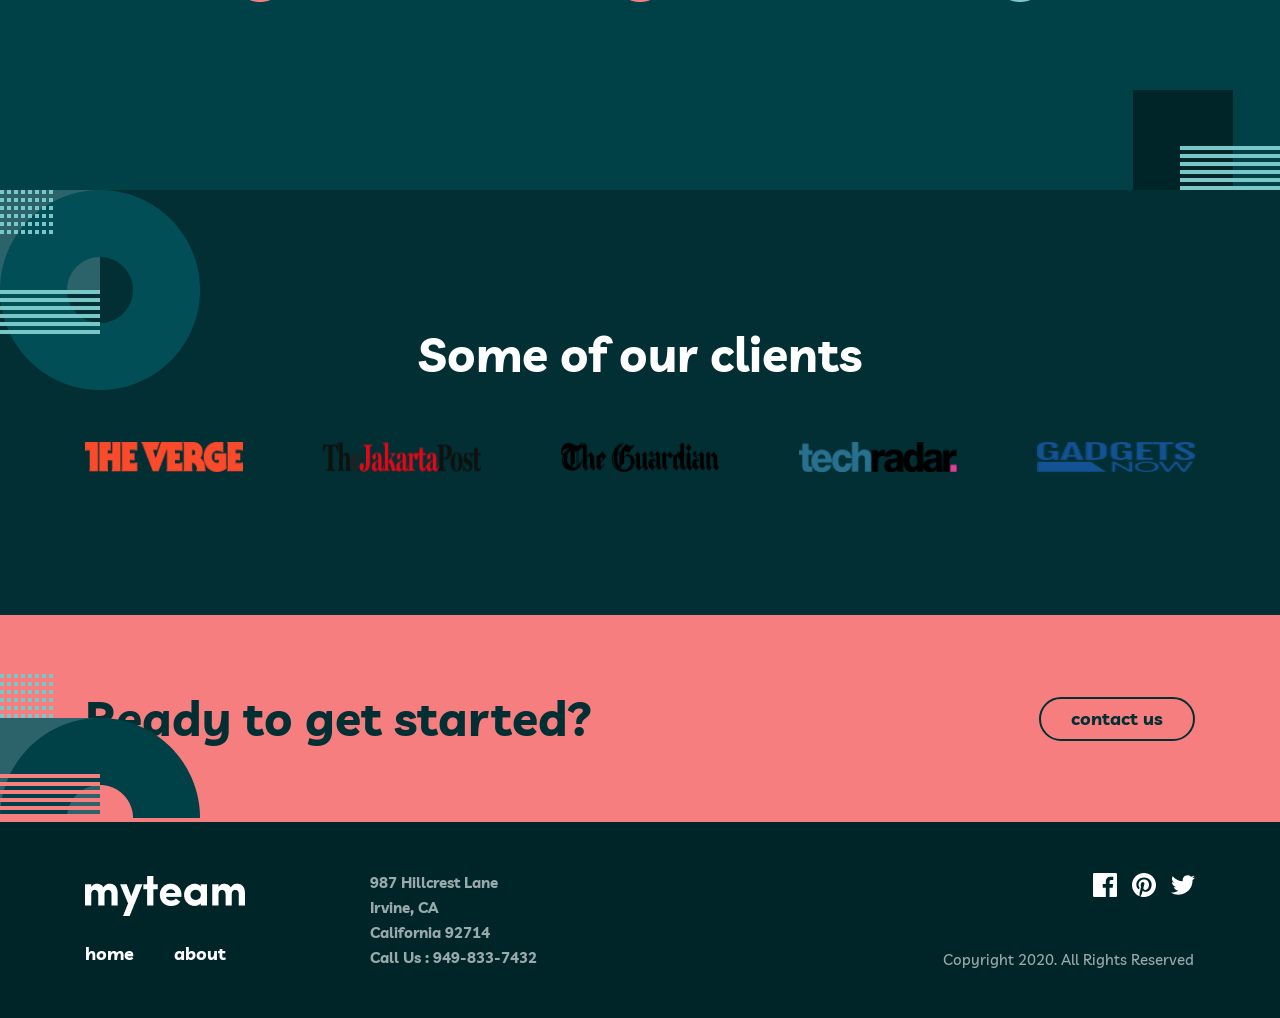
==== commit 8ced4441: "first commit" ====
--- a/about.html
+++ b/about.html
@@ -1,14 +1,16 @@
 <!DOCTYPE html>
 <html lang="en">
+
 <head>
-    <meta charset="UTF-8">
-    <meta http-equiv="X-UA-Compatible" content="IE=edge">
-    <meta name="viewport" content="width=device-width, initial-scale=1.0">
-    <title>Document</title>
-    <link rel="stylesheet" href="css/main.css">
+  <meta charset="UTF-8">
+  <meta http-equiv="X-UA-Compatible" content="IE=edge">
+  <meta name="viewport" content="width=device-width, initial-scale=1.0">
+  <title>Document</title>
+  <link rel="stylesheet" href="css/main.css">
 </head>
+
 <body class="body">
-    <h1 class="visually-hidden">Myteam</h1>
+  <h1 class="visually-hidden">Myteam</h1>
   <section class="hero">
     <header class="header">
       <div class="container header__container">
@@ -31,65 +33,330 @@
 
         <button class="burger">
           <span class="burger__inner"></span>
-      </button>
+        </button>
       </div>
     </header>
     <div class="hero__words container">
       <h1 class="hero__words-main">About</h1>
-      <p class="hero__words-info">We help companies build dynamic teams made up of top global talent. Using our network of passionate professionals we drive innovation and deliver incredible outcomes. Talented, diverse teams shape the best products and experiences. We’ll bring those teams to you.</p>
+      <p class="hero__words-info">We help companies build dynamic teams made up of top global talent. Using our network
+        of passionate professionals we drive innovation and deliver incredible outcomes. Talented, diverse teams shape
+        the best products and experiences. We’ll bring those teams to you.</p>
     </div>
   </section>
   <section class="directors">
     <div class="container directors__container">
-        <h2 class="directors__name">Meet the directors</h2>
-
-        <ul class="directors__list">
-            <li class="directors__list-item">
-                <img src="https://randomuser.me/api/portraits/women/79.jpg" alt="" class="directors__list-img">
-                <p class="directors__list-name">Nikita Marks</p>
-                <p class="directors__list-info">Founder & CEO</p>
-                <button><img src="img/plus.png" alt=""></button>
-            </li>
-
-            <li class="directors__list-item">
-                <img src="https://randomuser.me/api/portraits/men/79.jpg" alt="" class="directors__list-img">
-                <p class="directors__list-name">Cristian Duncan</p>
-                <p class="directors__list-info">Co-founder & COO</p>
-                <button><img src="img/plus.png" alt=""></button>
-            </li>
-
-            <li class="directors__list-item">
-                <img src="https://randomuser.me/api/portraits/men/80.jpg" alt="" class="directors__list-img">
-                <p class="directors__list-name">Cruz Hamer</p>
-                <p class="directors__list-info">Co-founder & CTO</p>
-                <button><img src="img/plus.png" alt=""></button>
-            </li>
-
-            <li class="directors__list-item">
-                <img src="https://randomuser.me/api/portraits/men/81.jpg" alt="" class="directors__list-img">
-                <p class="directors__list-name">Drake Heaton</p>
-                <p class="directors__list-info">Business Development Lead</p>
-                <button><img src="img/plus.png" alt=""></button>
-            </li>
-
-            <li class="directors__list-item">
-                <img src="https://randomuser.me/api/portraits/men/82.jpg" alt="" class="directors__list-img">
-                <p class="directors__list-name">Griffin Wise</p>
-                <p class="directors__list-info">Lead Marketing</p>
-                <button><img src="img/plus.png" alt=""></button>
-            </li>
-
-            <li class="directors__list-item">
-                <img src="https://randomuser.me/api/portraits/men/83.jpg" alt="" class="directors__list-img">
-                <p class="directors__list-name">Aden Allan</p>
-                <p class="directors__list-info">Lead Marketing</p>
-                <button><img src="img/plus.png" alt=""></button>
-            </li>
+      <h2 class="directors__name">Meet the directors</h2>
+
+      <ul class="directors__list ">
+        <li class="directors__list-item list-1">
+          <div class="first first-1">
+            <img src="https://randomuser.me/api/portraits/women/79.jpg" alt="" class="directors__list-img">
+            <p class="directors__list-name">Nikita Marks</p>
+            <p class="directors__list-info">Founder & CEO</p>
+          </div>
+          <div class="second second-1 ">
+            <p class="directors__list-head">Nikita Marks</p>
+            <p class="directors__list-quote">“Empowered teams create truly amazing products. Set the north star and let
+              them follow it.”</p>
+            <div class="directors__list-social">
+              <a class="directors__list-link" href="#">
+                <svg class="directors__list-link" width="24" height="20" viewBox="0 0 24 20" fill="none"
+                  xmlns="http://www.w3.org/2000/svg">
+                  <path
+                    d="M24 2.309C23.117 2.701 22.168 2.965 21.172 3.084C22.189 2.475 22.97 1.51 23.337 0.36C22.386 0.924 21.332 1.334 20.21 1.555C19.313 0.598 18.032 0 16.616 0C13.437 0 11.101 2.966 11.819 6.045C7.728 5.84 4.1 3.88 1.671 0.901C0.381 3.114 1.002 6.009 3.194 7.475C2.388 7.449 1.628 7.228 0.965 6.859C0.911 9.14 2.546 11.274 4.914 11.749C4.221 11.937 3.462 11.981 2.69 11.833C3.316 13.789 5.134 15.212 7.29 15.252C5.22 16.875 2.612 17.6 0 17.292C2.179 18.689 4.768 19.504 7.548 19.504C16.69 19.504 21.855 11.783 21.543 4.858C22.505 4.163 23.34 3.296 24 2.309Z" />
+                </svg>
+
+              </a>
+
+              <a class="directors__list-link" href="#">
+                <svg class="directors__list-link" width="20" height="20" viewBox="0 0 20 20" fill="none"
+                  xmlns="http://www.w3.org/2000/svg">
+                  <path fill-rule="evenodd" clip-rule="evenodd"
+                    d="M2 0H18C19.1 0 20 0.9 20 2V18C20 19.1 19.1 20 18 20H2C0.9 20 0 19.1 0 18V2C0 0.9 0.9 0 2 0ZM6 17V8H3V17H6ZM4.5 6.3C3.5 6.3 2.7 5.5 2.7 4.5C2.7 3.5 3.5 2.7 4.5 2.7C5.5 2.7 6.3 3.5 6.3 4.5C6.3 5.5 5.5 6.3 4.5 6.3ZM14 17H17V11.3C17 9.4 15.4 7.8 13.5 7.8C12.6 7.8 11.5 8.4 11 9.2V8H8V17H11V11.7C11 10.9 11.7 10.2 12.5 10.2C13.3 10.2 14 10.9 14 11.7V17Z" />
+                </svg>
+
+              </a>
+            </div>
+          </div>
+          <button class="directors__list-btn btn-1"></button>
+        </li>
+
+        <li class="directors__list-item list-2">
+          <div class="first first-2">
+            <img src="https://randomuser.me/api/portraits/men/79.jpg" alt="" class="directors__list-img">
+            <p class="directors__list-name">Cristian Duncan</p>
+            <p class="directors__list-info">Co-founder & COO</p>
+          </div>
+
+          <div class="second second-2">
+            <p class="directors__list-head">Cristian Duncan</p>
+            <p class="directors__list-quote">“Empowered teams create truly amazing products. Set the north star and let
+              them follow it.”</p>
+            <div class="directors__list-social">
+              <a class="directors__list-link" href="#">
+                <svg class="directors__list-link" width="24" height="20" viewBox="0 0 24 20" fill="none"
+                  xmlns="http://www.w3.org/2000/svg">
+                  <path
+                    d="M24 2.309C23.117 2.701 22.168 2.965 21.172 3.084C22.189 2.475 22.97 1.51 23.337 0.36C22.386 0.924 21.332 1.334 20.21 1.555C19.313 0.598 18.032 0 16.616 0C13.437 0 11.101 2.966 11.819 6.045C7.728 5.84 4.1 3.88 1.671 0.901C0.381 3.114 1.002 6.009 3.194 7.475C2.388 7.449 1.628 7.228 0.965 6.859C0.911 9.14 2.546 11.274 4.914 11.749C4.221 11.937 3.462 11.981 2.69 11.833C3.316 13.789 5.134 15.212 7.29 15.252C5.22 16.875 2.612 17.6 0 17.292C2.179 18.689 4.768 19.504 7.548 19.504C16.69 19.504 21.855 11.783 21.543 4.858C22.505 4.163 23.34 3.296 24 2.309Z" />
+                </svg>
+
+              </a>
+
+              <a class="directors__list-link" href="#">
+                <svg class="directors__list-link" width="20" height="20" viewBox="0 0 20 20" fill="none"
+                  xmlns="http://www.w3.org/2000/svg">
+                  <path fill-rule="evenodd" clip-rule="evenodd"
+                    d="M2 0H18C19.1 0 20 0.9 20 2V18C20 19.1 19.1 20 18 20H2C0.9 20 0 19.1 0 18V2C0 0.9 0.9 0 2 0ZM6 17V8H3V17H6ZM4.5 6.3C3.5 6.3 2.7 5.5 2.7 4.5C2.7 3.5 3.5 2.7 4.5 2.7C5.5 2.7 6.3 3.5 6.3 4.5C6.3 5.5 5.5 6.3 4.5 6.3ZM14 17H17V11.3C17 9.4 15.4 7.8 13.5 7.8C12.6 7.8 11.5 8.4 11 9.2V8H8V17H11V11.7C11 10.9 11.7 10.2 12.5 10.2C13.3 10.2 14 10.9 14 11.7V17Z" />
+                </svg>
+
+              </a>
+            </div>
+          </div>
+          <button class="directors__list-btn btn-2"></button>
+        </li>
+
+        <li class="directors__list-item list-3">
+          <div class="first first-3">
+            <img src="https://randomuser.me/api/portraits/men/80.jpg" alt="" class="directors__list-img">
+            <p class="directors__list-name">Cruz Hamer</p>
+            <p class="directors__list-info">Co-founder & CTO</p>
+          </div>
+
+          <div class="second second-3">
+            <p class="directors__list-head">Cruz Hamer</p>
+            <p class="directors__list-quote">“Empowered teams create truly amazing products. Set the north star and let
+              them follow it.”</p>
+            <div class="directors__list-social">
+              <a class="directors__list-link" href="#">
+                <svg class="directors__list-link" width="24" height="20" viewBox="0 0 24 20" fill="none"
+                  xmlns="http://www.w3.org/2000/svg">
+                  <path
+                    d="M24 2.309C23.117 2.701 22.168 2.965 21.172 3.084C22.189 2.475 22.97 1.51 23.337 0.36C22.386 0.924 21.332 1.334 20.21 1.555C19.313 0.598 18.032 0 16.616 0C13.437 0 11.101 2.966 11.819 6.045C7.728 5.84 4.1 3.88 1.671 0.901C0.381 3.114 1.002 6.009 3.194 7.475C2.388 7.449 1.628 7.228 0.965 6.859C0.911 9.14 2.546 11.274 4.914 11.749C4.221 11.937 3.462 11.981 2.69 11.833C3.316 13.789 5.134 15.212 7.29 15.252C5.22 16.875 2.612 17.6 0 17.292C2.179 18.689 4.768 19.504 7.548 19.504C16.69 19.504 21.855 11.783 21.543 4.858C22.505 4.163 23.34 3.296 24 2.309Z" />
+                </svg>
+
+              </a>
+
+              <a class="directors__list-link" href="#">
+                <svg class="directors__list-link" width="20" height="20" viewBox="0 0 20 20" fill="none"
+                  xmlns="http://www.w3.org/2000/svg">
+                  <path fill-rule="evenodd" clip-rule="evenodd"
+                    d="M2 0H18C19.1 0 20 0.9 20 2V18C20 19.1 19.1 20 18 20H2C0.9 20 0 19.1 0 18V2C0 0.9 0.9 0 2 0ZM6 17V8H3V17H6ZM4.5 6.3C3.5 6.3 2.7 5.5 2.7 4.5C2.7 3.5 3.5 2.7 4.5 2.7C5.5 2.7 6.3 3.5 6.3 4.5C6.3 5.5 5.5 6.3 4.5 6.3ZM14 17H17V11.3C17 9.4 15.4 7.8 13.5 7.8C12.6 7.8 11.5 8.4 11 9.2V8H8V17H11V11.7C11 10.9 11.7 10.2 12.5 10.2C13.3 10.2 14 10.9 14 11.7V17Z" />
+                </svg>
+
+              </a>
+            </div>
+          </div>
+          <button class="directors__list-btn btn-3"></button>
+        </li>
+
+        <li class="directors__list-item list-4">
+          <div class="first first-4">
+            <img src="https://randomuser.me/api/portraits/men/81.jpg" alt="" class="directors__list-img">
+            <p class="directors__list-name">Drake Heaton</p>
+            <p class="directors__list-info">Business Development Lead</p>
+          </div>
+          <div class="second second-4">
+            <p class="directors__list-head">Drake Heaton</p>
+            <p class="directors__list-quote">“Empowered teams create truly amazing products. Set the north star and let
+              them follow it.”</p>
+            <div class="directors__list-social">
+              <a class="directors__list-link" href="#">
+                <svg class="directors__list-link" width="24" height="20" viewBox="0 0 24 20" fill="none"
+                  xmlns="http://www.w3.org/2000/svg">
+                  <path
+                    d="M24 2.309C23.117 2.701 22.168 2.965 21.172 3.084C22.189 2.475 22.97 1.51 23.337 0.36C22.386 0.924 21.332 1.334 20.21 1.555C19.313 0.598 18.032 0 16.616 0C13.437 0 11.101 2.966 11.819 6.045C7.728 5.84 4.1 3.88 1.671 0.901C0.381 3.114 1.002 6.009 3.194 7.475C2.388 7.449 1.628 7.228 0.965 6.859C0.911 9.14 2.546 11.274 4.914 11.749C4.221 11.937 3.462 11.981 2.69 11.833C3.316 13.789 5.134 15.212 7.29 15.252C5.22 16.875 2.612 17.6 0 17.292C2.179 18.689 4.768 19.504 7.548 19.504C16.69 19.504 21.855 11.783 21.543 4.858C22.505 4.163 23.34 3.296 24 2.309Z" />
+                </svg>
+
+              </a>
+
+              <a class="directors__list-link" href="#">
+                <svg class="directors__list-link" width="20" height="20" viewBox="0 0 20 20" fill="none"
+                  xmlns="http://www.w3.org/2000/svg">
+                  <path fill-rule="evenodd" clip-rule="evenodd"
+                    d="M2 0H18C19.1 0 20 0.9 20 2V18C20 19.1 19.1 20 18 20H2C0.9 20 0 19.1 0 18V2C0 0.9 0.9 0 2 0ZM6 17V8H3V17H6ZM4.5 6.3C3.5 6.3 2.7 5.5 2.7 4.5C2.7 3.5 3.5 2.7 4.5 2.7C5.5 2.7 6.3 3.5 6.3 4.5C6.3 5.5 5.5 6.3 4.5 6.3ZM14 17H17V11.3C17 9.4 15.4 7.8 13.5 7.8C12.6 7.8 11.5 8.4 11 9.2V8H8V17H11V11.7C11 10.9 11.7 10.2 12.5 10.2C13.3 10.2 14 10.9 14 11.7V17Z" />
+                </svg>
+
+              </a>
+            </div>
+          </div>
+          <button class="directors__list-btn btn-4"></button>
+        </li>
+
+        <li class="directors__list-item list-5">
+          <div class="first first-5">
+            <img src="https://randomuser.me/api/portraits/men/82.jpg" alt="" class="directors__list-img">
+            <p class="directors__list-name">Griffin Wise</p>
+            <p class="directors__list-info">Lead Marketing</p>
+          </div>
+          <div class="second second-5">
+            <p class="directors__list-head">Griffin Wise</p>
+            <p class="directors__list-quote">“Empowered teams create truly amazing products. Set the north star and let
+              them follow it.”</p>
+            <div class="directors__list-social">
+              <a class="directors__list-link" href="#">
+                <svg class="directors__list-link" width="24" height="20" viewBox="0 0 24 20" fill="none"
+                  xmlns="http://www.w3.org/2000/svg">
+                  <path
+                    d="M24 2.309C23.117 2.701 22.168 2.965 21.172 3.084C22.189 2.475 22.97 1.51 23.337 0.36C22.386 0.924 21.332 1.334 20.21 1.555C19.313 0.598 18.032 0 16.616 0C13.437 0 11.101 2.966 11.819 6.045C7.728 5.84 4.1 3.88 1.671 0.901C0.381 3.114 1.002 6.009 3.194 7.475C2.388 7.449 1.628 7.228 0.965 6.859C0.911 9.14 2.546 11.274 4.914 11.749C4.221 11.937 3.462 11.981 2.69 11.833C3.316 13.789 5.134 15.212 7.29 15.252C5.22 16.875 2.612 17.6 0 17.292C2.179 18.689 4.768 19.504 7.548 19.504C16.69 19.504 21.855 11.783 21.543 4.858C22.505 4.163 23.34 3.296 24 2.309Z" />
+                </svg>
+
+              </a>
+
+              <a class="directors__list-link" href="#">
+                <svg class="directors__list-link" width="20" height="20" viewBox="0 0 20 20" fill="none"
+                  xmlns="http://www.w3.org/2000/svg">
+                  <path fill-rule="evenodd" clip-rule="evenodd"
+                    d="M2 0H18C19.1 0 20 0.9 20 2V18C20 19.1 19.1 20 18 20H2C0.9 20 0 19.1 0 18V2C0 0.9 0.9 0 2 0ZM6 17V8H3V17H6ZM4.5 6.3C3.5 6.3 2.7 5.5 2.7 4.5C2.7 3.5 3.5 2.7 4.5 2.7C5.5 2.7 6.3 3.5 6.3 4.5C6.3 5.5 5.5 6.3 4.5 6.3ZM14 17H17V11.3C17 9.4 15.4 7.8 13.5 7.8C12.6 7.8 11.5 8.4 11 9.2V8H8V17H11V11.7C11 10.9 11.7 10.2 12.5 10.2C13.3 10.2 14 10.9 14 11.7V17Z" />
+                </svg>
+
+              </a>
+            </div>
+          </div>
+
+          <button class="directors__list-btn btn-5"></button>
+        </li>
+
+        <li class="directors__list-item list-6 directors__list-item--active">
+          <div class="first first-6 first--active">
+            <img src="https://randomuser.me/api/portraits/men/83.jpg" alt="" class="directors__list-img">
+            <p class="directors__list-name">Aden Allan</p>
+            <p class="directors__list-info">Lead Marketing</p>
+          </div>
+
+          <div class="second second-6 second--active">
+            <p class="directors__list-head">Aden Allan</p>
+            <p class="directors__list-quote">“Empowered teams create truly amazing products. Set the north star and let
+              them follow it.”</p>
+            <div class="directors__list-social">
+              <a class="directors__list-link" href="#">
+                <svg class="directors__list-link" width="24" height="20" viewBox="0 0 24 20" fill="none"
+                  xmlns="http://www.w3.org/2000/svg">
+                  <path
+                    d="M24 2.309C23.117 2.701 22.168 2.965 21.172 3.084C22.189 2.475 22.97 1.51 23.337 0.36C22.386 0.924 21.332 1.334 20.21 1.555C19.313 0.598 18.032 0 16.616 0C13.437 0 11.101 2.966 11.819 6.045C7.728 5.84 4.1 3.88 1.671 0.901C0.381 3.114 1.002 6.009 3.194 7.475C2.388 7.449 1.628 7.228 0.965 6.859C0.911 9.14 2.546 11.274 4.914 11.749C4.221 11.937 3.462 11.981 2.69 11.833C3.316 13.789 5.134 15.212 7.29 15.252C5.22 16.875 2.612 17.6 0 17.292C2.179 18.689 4.768 19.504 7.548 19.504C16.69 19.504 21.855 11.783 21.543 4.858C22.505 4.163 23.34 3.296 24 2.309Z" />
+                </svg>
+
+              </a>
+
+              <a class="directors__list-link" href="#">
+                <svg class="directors__list-link" width="20" height="20" viewBox="0 0 20 20" fill="none"
+                  xmlns="http://www.w3.org/2000/svg">
+                  <path fill-rule="evenodd" clip-rule="evenodd"
+                    d="M2 0H18C19.1 0 20 0.9 20 2V18C20 19.1 19.1 20 18 20H2C0.9 20 0 19.1 0 18V2C0 0.9 0.9 0 2 0ZM6 17V8H3V17H6ZM4.5 6.3C3.5 6.3 2.7 5.5 2.7 4.5C2.7 3.5 3.5 2.7 4.5 2.7C5.5 2.7 6.3 3.5 6.3 4.5C6.3 5.5 5.5 6.3 4.5 6.3ZM14 17H17V11.3C17 9.4 15.4 7.8 13.5 7.8C12.6 7.8 11.5 8.4 11 9.2V8H8V17H11V11.7C11 10.9 11.7 10.2 12.5 10.2C13.3 10.2 14 10.9 14 11.7V17Z" />
+                </svg>
+
+              </a>
+            </div>
+          </div>
+
+          <button class="directors__list-btn btn-6 directors__list-btn--active"></button>
+        </li>
+      </ul>
+    </div>
+  </section>
+
+  <section class="clients">
+    <div class="container clients__container">
+      <h2 class="clients__name">Some of our clients</h2>
+      <ul class="clients__list">
+        <li class="clients__list-item">
+          <a href="#" class="clients__list-link">
+            <img src="img/verge.png" alt="" class="clients__list-logo">
+          </a>
+        </li>
+        <li class="clients__list-item">
+          <a href="#" class="clients__list-link">
+            <img src="img/jakarta.png" alt="" class="clients__list-logo">
+          </a>
+        </li>
+        <li class="clients__list-item">
+          <a href="#" class="clients__list-link">
+            <img src="img/guardian.png" alt="" class="clients__list-logo">
+          </a>
+        </li>
+        <li class="clients__list-item">
+          <a href="#" class="clients__list-link">
+            <img src="img/techeradar.png" alt="" class="clients__list-logo">
+          </a>
+        </li>
+        <li class="clients__list-item">
+          <a href="#" class="clients__list-link">
+            <img src="img/gadgets.png" alt="" class="clients__list-logo">
+          </a>
+        </li>
+      </ul>
+    </div>
+  </section>
+
+  <section class="call">
+    <div class="container call__container">
+      <p class="call__headname">Ready to get started?</p>
+      <a class="call__link" href="#">contact us</a>
+    </div>
+  </section>
+
+  <footer class="footer">
+    <div class="container footer__container">
+      <div class="footer__nav">
+        <a class="footer__logo" href="#">
+          <img class="footer__logo" src="img/myteam.png" alt="">
+        </a>
+
+        <ul class="footer__list">
+          <li class="footer__list-item">
+            <a class="footer__list-link" href="index.html">home</a>
+          </li>
+
+          <li class="footer__list-item">
+            <a class="footer__list-link" href="about.html">about</a>
+          </li>
         </ul>
-    </div>
-  </section>
-
+      </div>
+
+      <p class="footer__address">
+        987 Hillcrest Lane <br> Irvine, CA <br> California 92714 <br> Call Us : 949-833-7432
+      </p>
+
+      <div class="footer__words">
+        <ul class="footer__social">
+          <li class="footer__social-item">
+            <a href="#" class="footer__social-link">
+              <svg class="footer__social-logo" width="24" height="24" viewBox="0 0 24 24" fill="none"
+                xmlns="http://www.w3.org/2000/svg">
+                <path
+                  d="M22.675 0H1.325C0.593 0 0 0.593 0 1.325V22.676C0 23.407 0.593 24 1.325 24H12.82V14.706H9.692V11.084H12.82V8.413C12.82 5.313 14.713 3.625 17.479 3.625C18.804 3.625 19.942 3.724 20.274 3.768V7.008L18.356 7.009C16.852 7.009 16.561 7.724 16.561 8.772V11.085H20.148L19.681 14.707H16.561V24H22.677C23.407 24 24 23.407 24 22.675V1.325C24 0.593 23.407 0 22.675 0Z" />
+              </svg>
+
+            </a>
+          </li>
+          <li class="footer__social-item">
+            <a href="#" class="footer__social-link">
+              <svg class="footer__social-logo" width="24" height="24" viewBox="0 0 24 24" fill="none"
+                xmlns="http://www.w3.org/2000/svg">
+                <path id="Path"
+                  d="M12 0C5.373 0 0 5.372 0 12C0 17.084 3.163 21.426 7.627 23.174C7.522 22.225 7.427 20.769 7.669 19.733C7.887 18.796 9.076 13.768 9.076 13.768C9.076 13.768 8.717 13.049 8.717 11.986C8.717 10.318 9.684 9.072 10.888 9.072C11.911 9.072 12.406 9.841 12.406 10.762C12.406 11.791 11.751 13.33 11.412 14.757C11.129 15.951 12.011 16.926 13.189 16.926C15.322 16.926 16.961 14.677 16.961 11.431C16.961 8.558 14.897 6.549 11.949 6.549C8.535 6.549 6.531 9.11 6.531 11.756C6.531 12.787 6.928 13.894 7.424 14.494C7.522 14.613 7.536 14.718 7.507 14.839L7.174 16.199C7.121 16.419 7 16.466 6.772 16.36C5.273 15.662 4.336 13.471 4.336 11.711C4.336 7.926 7.086 4.449 12.265 4.449C16.428 4.449 19.663 7.416 19.663 11.38C19.663 15.516 17.056 18.844 13.436 18.844C12.22 18.844 11.077 18.213 10.686 17.466L9.938 20.319C9.667 21.362 8.936 22.669 8.446 23.465C9.57 23.812 10.763 24 12 24C18.627 24 24 18.627 24 12C24 5.372 18.627 0 12 0Z" />
+              </svg>
+
+
+            </a>
+          </li>
+          <li class="footer__social-item">
+            <a href="#" class="footer__social-link">
+              <svg class="footer__social-logo" width="24" height="24" viewBox="0 0 24 20" fill="none"
+                xmlns="http://www.w3.org/2000/svg">
+                <path id="Path"
+                  d="M24 2.55699C23.117 2.94899 22.168 3.21299 21.172 3.33199C22.189 2.72299 22.97 1.75799 23.337 0.607986C22.386 1.17199 21.332 1.58199 20.21 1.80299C19.313 0.845986 18.032 0.247986 16.616 0.247986C13.437 0.247986 11.101 3.21399 11.819 6.29299C7.728 6.08799 4.1 4.12799 1.671 1.14899C0.381 3.36199 1.002 6.25699 3.194 7.72299C2.388 7.69699 1.628 7.47599 0.965 7.10699C0.911 9.38799 2.546 11.522 4.914 11.997C4.221 12.185 3.462 12.229 2.69 12.081C3.316 14.037 5.134 15.46 7.29 15.5C5.22 17.123 2.612 17.848 0 17.54C2.179 18.937 4.768 19.752 7.548 19.752C16.69 19.752 21.855 12.031 21.543 5.10599C22.505 4.41099 23.34 3.54399 24 2.55699Z" />
+                </svg>
+
+            </a>
+          </li>
+        </ul>
+
+        <p class="footer__copywrite">Copyright 2020. All Rights Reserved</p>
+      </div>
+    </div>
+  </footer>
 
   <script src="scripts/script.js"></script>
 </body>
+
 </html>
--- a/css/main.css
+++ b/css/main.css
@@ -694,7 +694,7 @@
     margin-bottom: 4.8em;
   }
   .result__list-item::before {
-    left: calc( 50% - 35px);
+    left: calc(50% - 35px);
   }
   .result__list-item:last-child {
     margin-bottom: 0;
@@ -1054,29 +1054,75 @@
 
 .hero {
   padding-bottom: 20rem;
-}
-
-.hero__words {
-  display: -webkit-box;
-  display: -ms-flexbox;
-  display: flex;
-  margin-top: 10rem;
-}
-
-.hero__words::after {
+  position: relative;
+}
+
+.hero::after {
   content: '';
   width: 10rem;
   height: 20rem;
   position: absolute;
   background: url("../img/hero.png");
   right: 0;
-  bottom: 6rem;
+  bottom: 0;
+}
+
+@media screen and (max-width: 1200px) {
+  .hero {
+    padding-bottom: 11.2rem;
+  }
+}
+
+@media screen and (max-width: 700px) {
+  .hero {
+    padding-bottom: 10.8rem;
+  }
+  .hero::after {
+    width: 10rem;
+    height: 10rem;
+    background-position: top left;
+  }
+}
+
+.hero__words {
+  display: -webkit-box;
+  display: -ms-flexbox;
+  display: flex;
+  margin-top: 10rem;
+}
+
+@media screen and (max-width: 1200px) {
+  .hero__words {
+    -webkit-box-orient: vertical;
+    -webkit-box-direction: normal;
+        -ms-flex-direction: column;
+            flex-direction: column;
+  }
+}
+
+@media screen and (max-width: 700px) {
+  .hero__words {
+    margin-top: 0;
+  }
 }
 
 .hero__words-main {
   font-size: 6.4rem;
   width: 35rem;
   margin-left: 3rem;
+}
+
+@media screen and (max-width: 1200px) {
+  .hero__words-main {
+    text-align: center;
+    margin: 0 auto;
+  }
+}
+
+@media screen and (max-width: 700px) {
+  .hero__words-main {
+    font-size: 4rem;
+  }
 }
 
 .hero__words-info {
@@ -1097,8 +1143,62 @@
   height: 4px;
 }
 
+@media screen and (max-width: 1200px) {
+  .hero__words-info {
+    font-size: 1.5rem;
+    text-align: center;
+    width: 45.7rem;
+    margin: 0 auto;
+    padding-top: 2.4rem;
+  }
+  .hero__words-info::before {
+    display: none;
+  }
+}
+
+@media screen and (max-width: 700px) {
+  .hero__words-info {
+    width: 32.7rem;
+  }
+}
+
 .directors {
   background-color: #004047;
+  position: relative;
+  padding-bottom: 14rem;
+}
+
+.directors::before {
+  content: '';
+  width: 10rem;
+  height: 20rem;
+  position: absolute;
+  background-image: url("../img/directors.png");
+}
+
+.directors::after {
+  content: '';
+  width: 14.7rem;
+  height: 10rem;
+  position: absolute;
+  bottom: 0;
+  right: 0;
+  background-image: url("../img/result1.png");
+}
+
+@media screen and (max-width: 1200px) {
+  .directors {
+    padding-bottom: 12.8rem;
+  }
+}
+
+@media screen and (max-width: 700px) {
+  .directors::before {
+    width: 10rem;
+    height: 10rem;
+    background-position: bottom right;
+    padding-bottom: 8.8rem;
+  }
 }
 
 .directors__name {
@@ -1106,6 +1206,19 @@
   text-align: center;
   font-size: 4.8rem;
   margin-bottom: 6.4rem;
+}
+
+@media screen and (max-width: 1200px) {
+  .directors__name {
+    font-size: 3.2rem;
+    padding-top: 10rem;
+  }
+}
+
+@media screen and (max-width: 700px) {
+  .directors__name {
+    padding-top: 8.8rem;
+  }
 }
 
 .directors__list {
@@ -1127,15 +1240,286 @@
 
 .directors__list-item {
   width: 35rem;
+  height: 25.3rem;
   position: relative;
   z-index: 1;
   margin-right: 3rem;
+  margin-bottom: 7.6rem;
+  display: -webkit-box;
+  display: -ms-flexbox;
+  display: flex;
+  -webkit-box-orient: vertical;
+  -webkit-box-direction: normal;
+      -ms-flex-direction: column;
+          flex-direction: column;
+  -webkit-box-align: center;
+      -ms-flex-align: center;
+          align-items: center;
   background-color: #012F34;
-  margin-bottom: 7.6rem;
 }
 
 .directors__list-item:nth-child(3n) {
   margin-right: 0;
+}
+
+@media screen and (max-width: 1200px) {
+  .directors__list-item {
+    margin-right: 11px;
+    width: 28.1rem;
+  }
+  .directors__list-item:nth-child(2n) {
+    margin-right: 0;
+  }
+  .directors__list-item:nth-child(3n) {
+    margin-right: 11px;
+  }
+}
+
+@media screen and (max-width: 700px) {
+  .directors__list-item {
+    width: 32.7rem;
+    margin-right: 0;
+  }
+  .directors__list-item:nth-child(3n) {
+    margin-right: 0;
+  }
+  .directors__list-item:last-child {
+    margin-bottom: 0;
+  }
+}
+
+.directors__list-item--active {
+  background-color: #002529;
+}
+
+.directors__list-img {
+  width: 9.6rem;
+  height: 9.6rem;
+  border: 2px solid #C4FFFE;
+  border-radius: 50%;
+  margin-top: 32px;
+  margin-bottom: 1.6rem;
+}
+
+.directors__list-name {
+  font-weight: bold;
+  font-size: 18px;
+  line-height: 28px;
+  text-align: center;
+  color: #79C8C7;
+}
+
+.directors__list-info {
+  font-weight: 500;
+  font-size: 15px;
+  line-height: 25px;
+  text-align: center;
+  margin-bottom: 2.8rem;
+}
+
+.directors__list-btn {
+  width: 5.6rem;
+  height: 5.6rem;
+  position: absolute;
+  background-color: transparent;
+  border: unset;
+  background-image: url("../img/plus.png");
+  background-position: center;
+  bottom: -2.8rem;
+}
+
+.directors__list-btn--active {
+  background-image: url("../img/minus.png");
+}
+
+.first {
+  display: -webkit-box;
+  display: -ms-flexbox;
+  display: flex;
+  -webkit-box-orient: vertical;
+  -webkit-box-direction: normal;
+      -ms-flex-direction: column;
+          flex-direction: column;
+  -webkit-box-align: center;
+      -ms-flex-align: center;
+          align-items: center;
+}
+
+.first--active {
+  display: none;
+}
+
+.second {
+  display: none;
+}
+
+.second--active {
+  display: -webkit-box;
+  display: -ms-flexbox;
+  display: flex;
+  -webkit-box-orient: vertical;
+  -webkit-box-direction: normal;
+      -ms-flex-direction: column;
+          flex-direction: column;
+  -webkit-box-align: center;
+      -ms-flex-align: center;
+          align-items: center;
+}
+
+.directors__list-social {
+  display: -webkit-box;
+  display: -ms-flexbox;
+  display: flex;
+  -webkit-box-align: center;
+      -ms-flex-align: center;
+          align-items: center;
+}
+
+.directors__list-link {
+  fill: #fff;
+}
+
+.directors__list-link:first-child {
+  margin-right: 1.6rem;
+}
+
+.directors__list-link:hover {
+  fill: #F67E7E;
+}
+
+.directors__list-head {
+  font-weight: bold;
+  font-size: 18px;
+  line-height: 28px;
+  text-align: center;
+  color: #79C8C7;
+  margin-top: 3.5rem;
+}
+
+.directors__list-quote {
+  font-weight: 600;
+  font-size: 15px;
+  line-height: 25px;
+  text-align: center;
+  width: 25.4rem;
+  margin-bottom: 2.4rem;
+}
+
+.clients {
+  padding-top: 14rem;
+  padding-bottom: 14rem;
+  background-color: #012F34;
+  position: relative;
+}
+
+.clients::before {
+  content: '';
+  width: 20rem;
+  height: 20rem;
+  position: absolute;
+  top: 0;
+  background-image: url("../img/clients-bg.png");
+}
+
+@media screen and (max-width: 1200px) {
+  .clients::before {
+    height: 10rem;
+    background-position: bottom;
+  }
+}
+
+@media screen and (max-width: 700px) {
+  .clients {
+    padding-bottom: 8.8rem;
+    padding-top: 8.8rem;
+  }
+  .clients::before {
+    width: 10rem;
+    height: 10rem;
+    background-position: bottom right;
+  }
+}
+
+.clients__name {
+  font-weight: bold;
+  font-size: 48px;
+  line-height: 48px;
+  text-align: center;
+}
+
+@media screen and (max-width: 700px) {
+  .clients__name {
+    font-size: 3.2rem;
+    line-height: 3.2rem;
+  }
+}
+
+.clients__list {
+  padding: 0;
+  margin: 0;
+  list-style: none;
+  display: -webkit-box;
+  display: -ms-flexbox;
+  display: flex;
+  margin-top: 6.4rem;
+  -webkit-box-align: center;
+      -ms-flex-align: center;
+          align-items: center;
+  -webkit-box-pack: center;
+      -ms-flex-pack: center;
+          justify-content: center;
+}
+
+@media screen and (max-width: 700px) {
+  .clients__list {
+    -webkit-box-orient: vertical;
+    -webkit-box-direction: normal;
+        -ms-flex-direction: column;
+            flex-direction: column;
+  }
+}
+
+.clients__list-item {
+  margin-right: 8rem;
+}
+
+.clients__list-item:last-child {
+  margin-right: 0;
+}
+
+@media screen and (max-width: 1200px) {
+  .clients__list-item {
+    margin-right: 5rem;
+  }
+}
+
+@media screen and (max-width: 700px) {
+  .clients__list-item {
+    margin: 0;
+    margin-bottom: 5.6rem;
+  }
+  .clients__list-item:last-child {
+    margin: 0;
+  }
+}
+
+.clients__list-logo {
+  width: 18rem;
+  height: 3rem;
+}
+
+@media screen and (max-width: 1200px) {
+  .clients__list-logo {
+    width: 10rem;
+    height: 17px;
+  }
+}
+
+@media screen and (max-width: 700px) {
+  .clients__list-logo {
+    width: 15rem;
+    height: 4rem;
+  }
 }
 
 /*! normalize.css v8.0.1 | MIT License | github.com/necolas/normalize.css */
@@ -1480,4 +1864,214 @@
 [hidden] {
   display: none;
 }
+
+.contact__list {
+  padding: 0;
+  margin: 0;
+  list-style: none;
+  display: -webkit-box;
+  display: -ms-flexbox;
+  display: flex;
+  -webkit-box-orient: vertical;
+  -webkit-box-direction: normal;
+      -ms-flex-direction: column;
+          flex-direction: column;
+}
+
+.contact__headname {
+  font-size: 64px;
+  line-height: 100px;
+}
+
+.contact__words-info {
+  font-weight: bold;
+  font-size: 32px;
+  line-height: 48px;
+  color: #F67E7E;
+  margin-bottom: 4rem;
+}
+
+.contact__list-item {
+  position: relative;
+  margin-bottom: 8px;
+  display: -webkit-box;
+  display: -ms-flexbox;
+  display: flex;
+  -webkit-box-align: center;
+      -ms-flex-align: center;
+          align-items: center;
+}
+
+.contact__list-item::before {
+  content: '';
+  width: 7.2rem;
+  height: 7.2rem;
+  background: url("../img/benefit1.png");
+}
+
+.contact__list-item:nth-child(2)::before {
+  background: url("../img/benefit2.png");
+}
+
+.contact__list-item:last-child {
+  margin-bottom: 0;
+}
+
+.contact__list-item:last-child::before {
+  background: url("../img/benefit3.png");
+}
+
+.contact__list-name {
+  margin-left: 2.3rem;
+}
+
+textarea {
+  resize: none;
+  width: 54rem;
+  height: 8.4rem;
+  background-color: transparent;
+  border: none;
+  border-bottom: 1px solid #fff;
+  margin-bottom: 2.4rem;
+}
+
+textarea::-webkit-input-placeholder {
+  color: #fff;
+  opacity: 0.6;
+}
+
+textarea:-ms-input-placeholder {
+  color: #fff;
+  opacity: 0.6;
+}
+
+textarea::-ms-input-placeholder {
+  color: #fff;
+  opacity: 0.6;
+}
+
+textarea::placeholder {
+  color: #fff;
+  opacity: 0.6;
+}
+
+textarea:valid {
+  border-bottom: 1px solid #79C8C7;
+  color: #fff;
+}
+
+textarea:invalid {
+  border-bottom: 1px solid red;
+}
+
+.form__button {
+  color: #004047;
+  font-size: 18px;
+  line-height: 28px;
+  width: 123px;
+  height: 48px;
+  border-radius: 24px;
+  border: none;
+}
+
+input:invalid {
+  border-bottom: 1px solid red;
+}
+
+input:invalid::-webkit-input-placeholder {
+  color: #F67E7E;
+  opacity: 0.6;
+}
+
+input:invalid:-ms-input-placeholder {
+  color: #F67E7E;
+  opacity: 0.6;
+}
+
+input:invalid::-ms-input-placeholder {
+  color: #F67E7E;
+  opacity: 0.6;
+}
+
+input:invalid::placeholder {
+  color: #F67E7E;
+  opacity: 0.6;
+}
+
+input {
+  width: 54rem;
+  height: 4.2rem;
+  background-color: transparent;
+  border: none;
+  border-bottom: 1px solid #fff;
+  margin-bottom: 2.4rem;
+}
+
+input::-webkit-input-placeholder {
+  color: #fff;
+  opacity: 0.6;
+}
+
+input:-ms-input-placeholder {
+  color: #fff;
+  opacity: 0.6;
+}
+
+input::-ms-input-placeholder {
+  color: #fff;
+  opacity: 0.6;
+}
+
+input::placeholder {
+  color: #fff;
+  opacity: 0.6;
+}
+
+input:focus {
+  border: none;
+  background-color: #002529;
+}
+
+input:valid {
+  border-bottom: 1px solid #79C8C7;
+  color: #fff;
+}
+
+input[type="email"] {
+  border: none;
+  border-bottom: 1px solid #fff;
+}
+
+input[type="email"]:focus {
+  border: none;
+  background-color: #002529;
+}
+
+input[type="email"]:valid {
+  border-bottom: 1px solid #79C8C7;
+  color: #fff;
+}
+
+form {
+  display: -webkit-box;
+  display: -ms-flexbox;
+  display: flex;
+  -webkit-box-orient: vertical;
+  -webkit-box-direction: normal;
+      -ms-flex-direction: column;
+          flex-direction: column;
+}
+
+.contact__form {
+  margin-top: 5rem;
+}
+
+.contact__container {
+  display: -webkit-box;
+  display: -ms-flexbox;
+  display: flex;
+  -webkit-box-pack: justify;
+      -ms-flex-pack: justify;
+          justify-content: space-between;
+}
 /*# sourceMappingURL=main.css.map */
